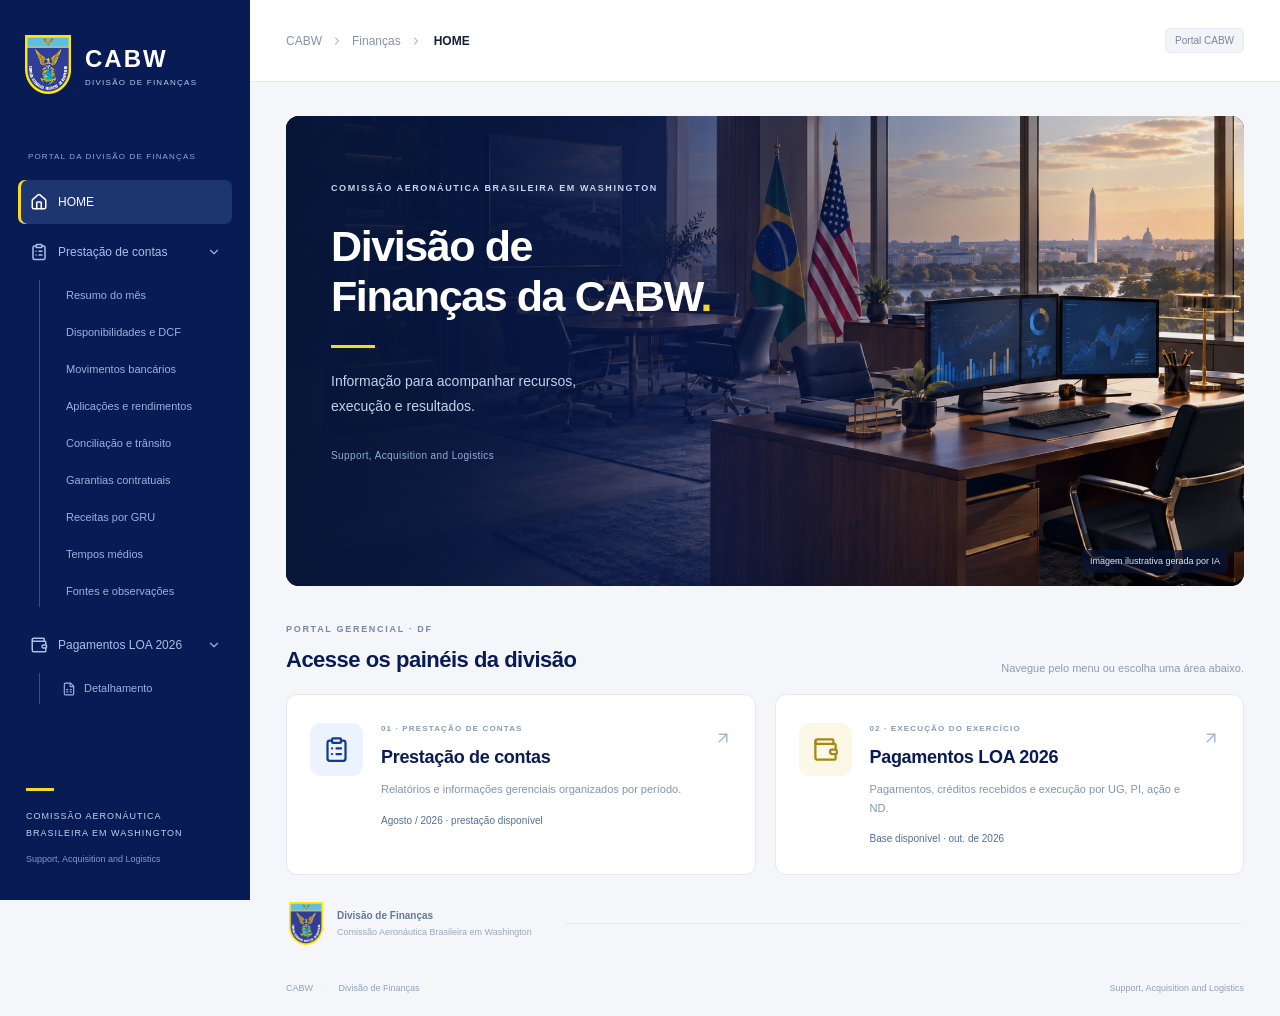
==== loa-2026/index.html @ 8a11ed5e "Publicar portal DF CABW com LOA 2026 e prestação de contas" ====
<!doctype html><html lang="pt-BR"><head><meta charset="UTF-8"><meta name="viewport" content="width=device-width,initial-scale=1"><title>CABW | Divisão de Finanças</title><meta name="description" content="Prestação de contas e pagamentos LOA 2026 da CABW"><link rel="icon" href="./cabw.webp"><link rel="stylesheet" href="./style.css"></head><body><div id="root"></div><script src="./portal.js"></script></body></html>
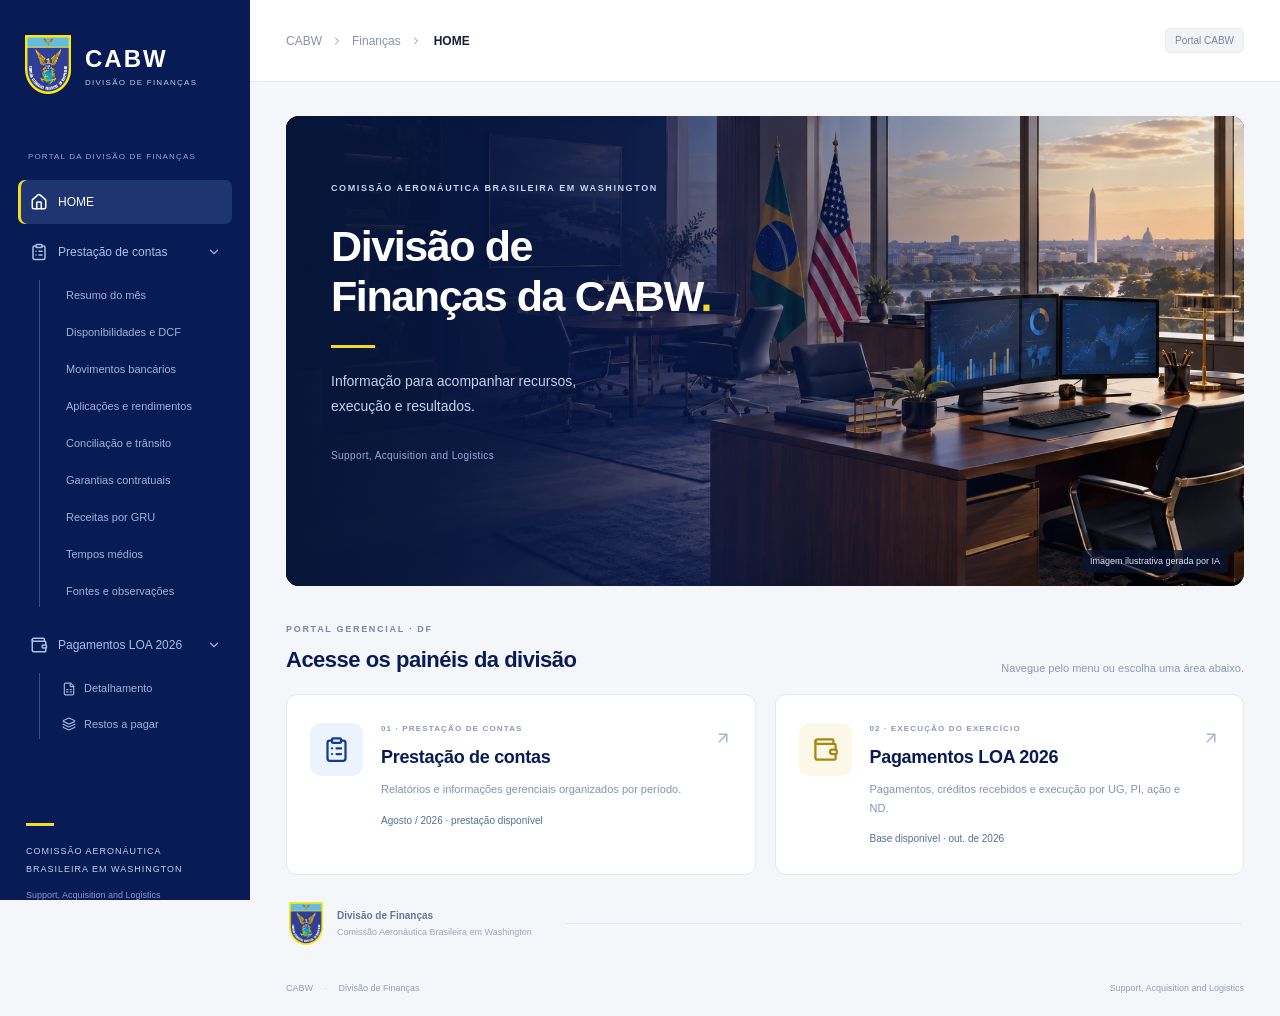
==== commit 98a78140: "Controlar RP pagos, a pagar e cancelados com histórico JAN-OUT e comparação LOA 2026" ====
--- a/loa-2026/index.html
+++ b/loa-2026/index.html
@@ -1 +1 @@
-<!doctype html><html lang="pt-BR"><head><meta charset="UTF-8"><meta name="viewport" content="width=device-width,initial-scale=1"><title>CABW | Divisão de Finanças</title><meta name="description" content="Prestação de contas e pagamentos LOA 2026 da CABW"><link rel="icon" href="./cabw.webp"><link rel="stylesheet" href="./style.css"></head><body><div id="root"></div><script src="./portal.js"></script></body></html>+<!doctype html><html lang="pt-BR"><head><meta charset="UTF-8"><meta name="viewport" content="width=device-width,initial-scale=1"><title>CABW | Divisão de Finanças</title><meta name="description" content="Prestação de contas e pagamentos LOA 2026 da CABW"><link rel="icon" href="./cabw.webp"><link rel="stylesheet" href="./style.css?v=5e4a2fc55304"></head><body><div id="root"></div><script src="./portal.js?v=84dfd9c2dfba"></script></body></html>
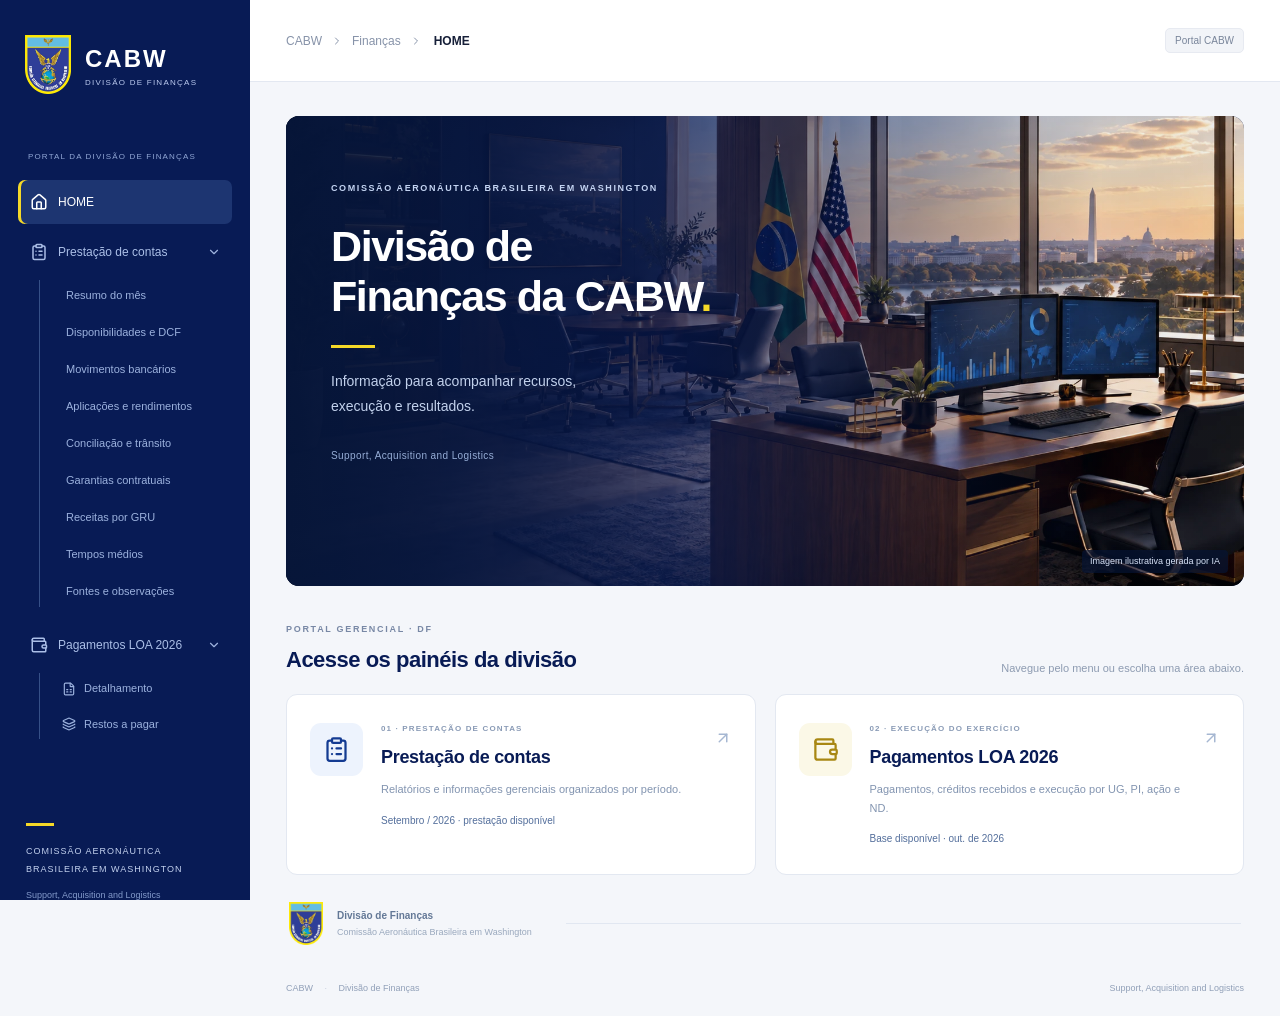
==== commit 7b47251c: "Atualiza prestação de contas de setembro/2026 preservando agosto Inclui DCF dos PDFs de setembro, DC" ====
--- a/loa-2026/index.html
+++ b/loa-2026/index.html
@@ -1 +1 @@
-<!doctype html><html lang="pt-BR"><head><meta charset="UTF-8"><meta name="viewport" content="width=device-width,initial-scale=1"><title>CABW | Divisão de Finanças</title><meta name="description" content="Prestação de contas e pagamentos LOA 2026 da CABW"><link rel="icon" href="./cabw.webp"><link rel="stylesheet" href="./style.css?v=5e4a2fc55304"></head><body><div id="root"></div><script src="./portal.js?v=84dfd9c2dfba"></script></body></html>
+<!doctype html><html lang="pt-BR"><head><meta charset="UTF-8"><meta name="viewport" content="width=device-width,initial-scale=1"><title>CABW | Divisão de Finanças</title><meta name="description" content="Prestação de contas e pagamentos LOA 2026 da CABW"><link rel="icon" href="./cabw.webp"><link rel="stylesheet" href="./style.css?v=5e4a2fc55304"></head><body><div id="root"></div><script src="./portal.js?v=4ad3d8d1c38f"></script></body></html>
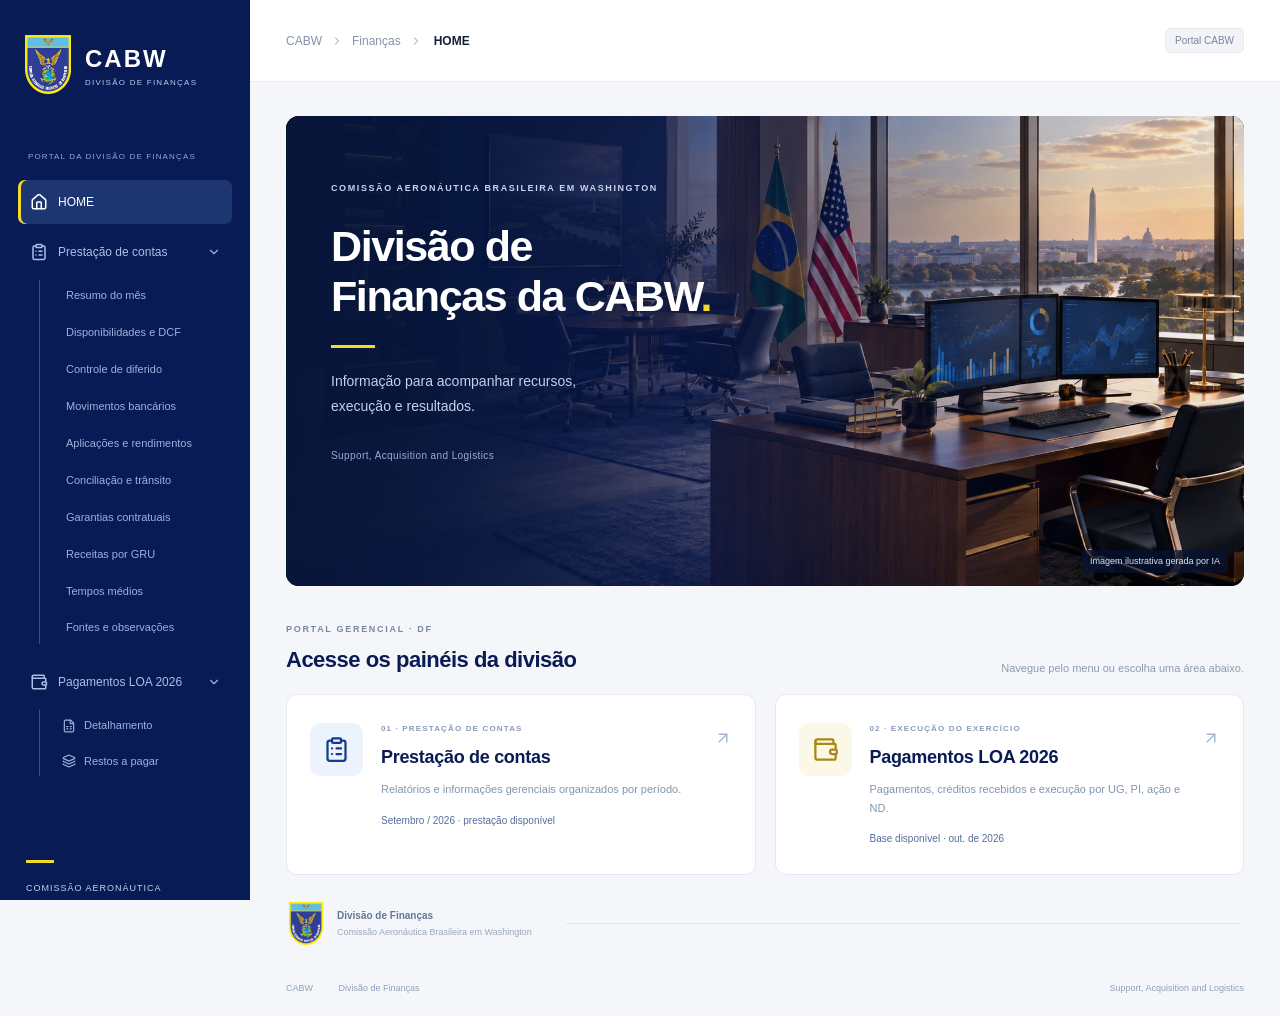
==== commit 9c9c0c16: "Inclui controle de diferido nas prestações de agosto e setembro Preserva posições por fonte de janei" ====
--- a/loa-2026/index.html
+++ b/loa-2026/index.html
@@ -1 +1 @@
-<!doctype html><html lang="pt-BR"><head><meta charset="UTF-8"><meta name="viewport" content="width=device-width,initial-scale=1"><title>CABW | Divisão de Finanças</title><meta name="description" content="Prestação de contas e pagamentos LOA 2026 da CABW"><link rel="icon" href="./cabw.webp"><link rel="stylesheet" href="./style.css?v=5e4a2fc55304"></head><body><div id="root"></div><script src="./portal.js?v=4ad3d8d1c38f"></script></body></html>
+<!doctype html><html lang="pt-BR"><head><meta charset="UTF-8"><meta name="viewport" content="width=device-width,initial-scale=1"><title>CABW | Divisão de Finanças</title><meta name="description" content="Prestação de contas e pagamentos LOA 2026 da CABW"><link rel="icon" href="./cabw.webp"><link rel="stylesheet" href="./style.css?v=5e4a2fc55304"></head><body><div id="root"></div><script src="./portal.js?v=99d79aaefb70"></script></body></html>
